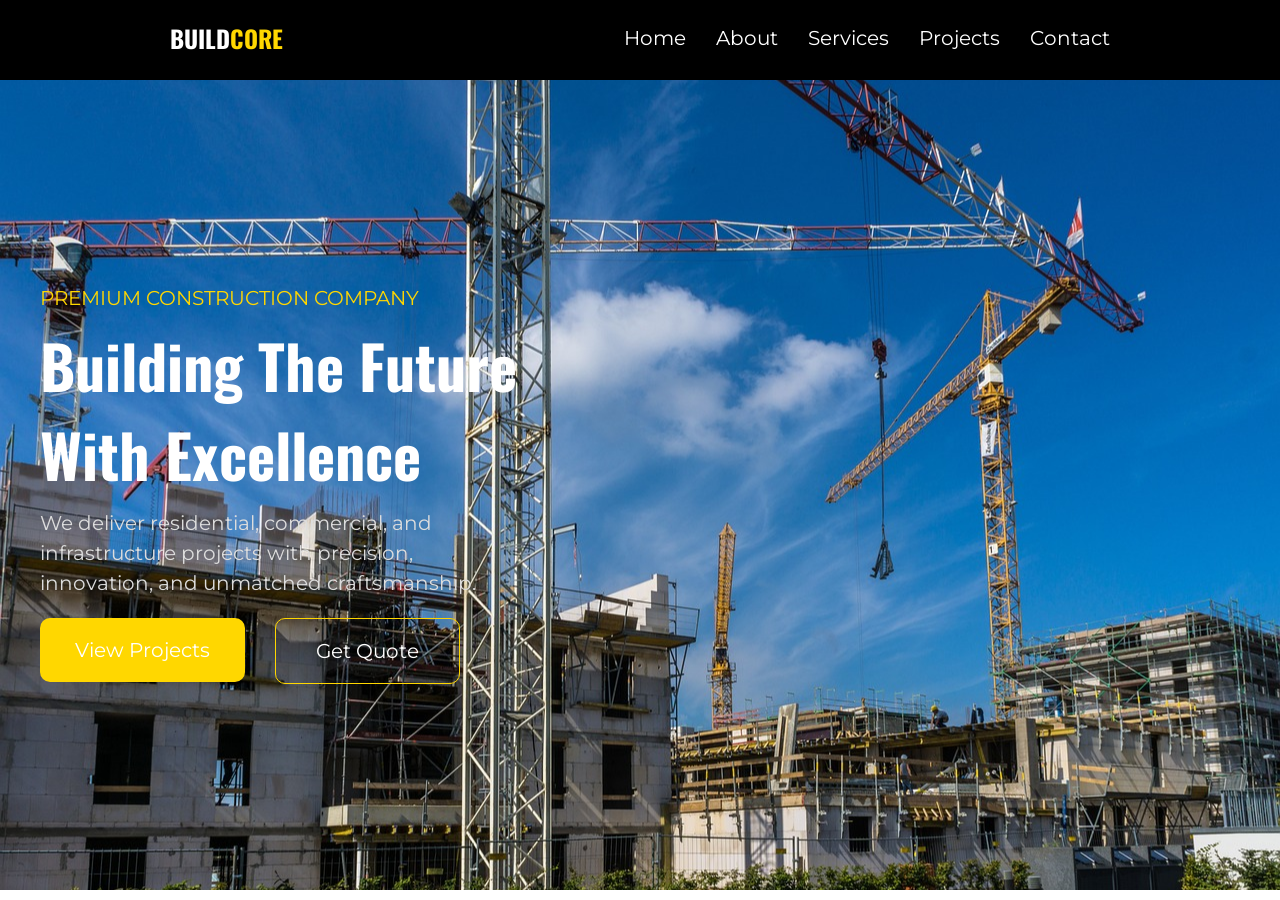
==== index.html @ 70a12886 "quote page, and 480px media query" ====
<!DOCTYPE html>
<html lang="en">
<head>
  <meta charset="UTF-8">
  <meta name="viewport" content="width=device-width, initial-scale=1.0">
  <title>Ceejarch Construction</title>
  <link rel="stylesheet" href="style.css">
  <link rel="preconnect" href="https://fonts.googleapis.com">
  <link rel="preconnect" href="https://fonts.gstatic.com" crossorigin>
  <link href="https://fonts.googleapis.com/css2?family=Inter:ital,opsz,wght@0,14..32,100..900;1,14..32,100..900&family=Plus+Jakarta+Sans:ital,wght@0,200..800;1,200..800&family=Poppins:ital,wght@0,100;0,200;0,300;0,400;0,500;0,600;0,700;0,800;0,900;1,100;1,200;1,300;1,400;1,500;1,600;1,700;1,800;1,900&family=Roboto+Slab:wght@100..900&family=Roboto:ital,wght@0,100..900;1,100..900&family=Ubuntu:ital,wght@0,300;0,400;0,500;0,700;1,300;1,400;1,500;1,700&display=swap" rel="stylesheet">

  <link rel="preconnect" href="https://fonts.googleapis.com">
  <link rel="preconnect" href="https://fonts.gstatic.com" crossorigin>
  <link href="https://fonts.googleapis.com/css2?family=Inter:ital,opsz,wght@0,14..32,100..900;1,14..32,100..900&family=Oswald:wght@200..700&family=Plus+Jakarta+Sans:ital,wght@0,200..800;1,200..800&family=Poppins:ital,wght@0,100;0,200;0,300;0,400;0,500;0,600;0,700;0,800;0,900;1,100;1,200;1,300;1,400;1,500;1,600;1,700;1,800;1,900&family=Roboto+Slab:wght@100..900&family=Roboto:ital,wght@0,100..900;1,100..900&family=Ubuntu:ital,wght@0,300;0,400;0,500;0,700;1,300;1,400;1,500;1,700&display=swap" rel="stylesheet">
  
  <link rel="preconnect" href="https://fonts.googleapis.com">
  <link rel="preconnect" href="https://fonts.gstatic.com" crossorigin>
  <link href="https://fonts.googleapis.com/css2?family=Inter:ital,opsz,wght@0,14..32,100..900;1,14..32,100..900&family=Lato:ital,wght@0,100;0,300;0,400;0,700;0,900;1,100;1,300;1,400;1,700;1,900&family=Oswald:wght@200..700&family=Plus+Jakarta+Sans:ital,wght@0,200..800;1,200..800&family=Poppins:ital,wght@0,100;0,200;0,300;0,400;0,500;0,600;0,700;0,800;0,900;1,100;1,200;1,300;1,400;1,500;1,600;1,700;1,800;1,900&family=Roboto+Slab:wght@100..900&family=Roboto:ital,wght@0,100..900;1,100..900&family=Ubuntu:ital,wght@0,300;0,400;0,500;0,700;1,300;1,400;1,500;1,700&display=swap" rel="stylesheet">
</head>
<!-- oswald -->
 <link rel="preconnect" href="https://fonts.googleapis.com">
<link rel="preconnect" href="https://fonts.gstatic.com" crossorigin>
<link href="https://fonts.googleapis.com/css2?family=Inter:ital,opsz,wght@0,14..32,100..900;1,14..32,100..900&family=Lato:ital,wght@0,100;0,300;0,400;0,700;0,900;1,100;1,300;1,400;1,700;1,900&family=Open+Sans:ital,wght@0,300..800;1,300..800&family=Oswald:wght@200..700&family=Playfair+Display:ital,wght@0,400..900;1,400..900&family=Plus+Jakarta+Sans:ital,wght@0,200..800;1,200..800&family=Poppins:ital,wght@0,100;0,200;0,300;0,400;0,500;0,600;0,700;0,800;0,900;1,100;1,200;1,300;1,400;1,500;1,600;1,700;1,800;1,900&family=Roboto+Slab:wght@100..900&family=Roboto:ital,wght@0,100..900;1,100..900&family=Ubuntu:ital,wght@0,300;0,400;0,500;0,700;1,300;1,400;1,500;1,700&display=swap" rel="stylesheet">

<!-- montserrat -->
 <link rel="preconnect" href="https://fonts.googleapis.com">
<link rel="preconnect" href="https://fonts.gstatic.com" crossorigin>
<link href="https://fonts.googleapis.com/css2?family=Inter:ital,opsz,wght@0,14..32,100..900;1,14..32,100..900&family=Lato:ital,wght@0,100;0,300;0,400;0,700;0,900;1,100;1,300;1,400;1,700;1,900&family=Montserrat:ital,wght@0,100..900;1,100..900&family=Open+Sans:ital,wght@0,300..800;1,300..800&family=Oswald:wght@200..700&family=Playfair+Display:ital,wght@0,400..900;1,400..900&family=Plus+Jakarta+Sans:ital,wght@0,200..800;1,200..800&family=Poppins:ital,wght@0,100;0,200;0,300;0,400;0,500;0,600;0,700;0,800;0,900;1,100;1,200;1,300;1,400;1,500;1,600;1,700;1,800;1,900&family=Roboto+Slab:wght@100..900&family=Roboto:ital,wght@0,100..900;1,100..900&family=Ubuntu:ital,wght@0,300;0,400;0,500;0,700;1,300;1,400;1,500;1,700&display=swap" rel="stylesheet">
<body>
  <header>
    <nav>
      <div class="logo">
        <h1>BUILD<span>CORE</span></h1>
      </div>
      <ul>
        <li><a href="#">Home</a></li>
        <li><a href="#">About</a></li>
        <li><a href="#">Services</a></li>
        <li><a href="#">Projects</a></li>
        <li><a href="#">Contact</a></li>
      </ul>

      <div class="hamburger">
        <div class="bar"></div>
        <div class="bar"></div>
        <div class="bar"></div>
        <div class="bar"></div>
      </div>
    </nav>
  </header>

  <section class="sec">
    <div class="hero">
      <p>PREMIUM CONSTRUCTION COMPANY</p>
      <h1>building the future with excellence</h1>
      <p class="hero-text">We deliver residential, commercial, and infrastructure projects with precision, innovation, and unmatched craftsmanship.</p>
      <div class="hero-button-flex">
        <div class="view">
          <button>View Projects</button>
        </div>
        <div onclick="
        window.location.href='/quote.html'
        " class="get">
          <button>Get Quote</button>
        </div>
      </div>
    </div>
  </section>
  <script src="/script.js"></script>
</body>
</html>
---- style.css ----
* {
  margin: 0;
  padding: 0;
  box-sizing: border-box;
}

header {
  background-color: black;
  padding-top: 20px;
  padding-bottom: 60px;
}

.logo h1{
  color: #fff;
  font-family: 'Oswald' , sans-serif;
}

.logo h1 span {
  color: gold;
}

nav {
  display: flex;
  justify-content: space-around;

  position: fixed;
  z-index: 1000;
  right: 0;
  left: 0;
}

ul {
  display: flex;
  gap: 30px;
  align-items: center;
}

ul li {
  list-style: none;
}

a {
  text-decoration: none;
  color: #fff;
  font-family: 'Montserrat' , sans-serif;
  font-size: 20px;
  transition: 1s ;
}

a:hover {
  border-bottom: 1px solid gold;
  transition: 1s ;
}

.hamburger {
  display: none;
  cursor: pointer;
}
.bar {
  display: block;
  width: 25px;
  height: 3px;
  margin: 5px auto;
  -webkit-transition: all 0.3s ease-in-out;
  background-color: gold;
}
/* end of header section */

/* hero section */
.sec {
  /* background-image: url('/assets/peter-lomas-construction-2530759_1280.jpg'); */
  background-image: url('/assets/nikguy-construction-site-2733678_1280\ \(1\).jpg');
  background-position: right;
  background-repeat: no-repeat;
  height: 90vh;
  width: 100%;
  display: flex;
  justify-content: start;
  align-items: center;
  text-align: start;
  position: relative;
}

.hero {
  padding: 40px;
}

.hero p {
  font-family:'Montserrat' , sans-serif;
  font-size: 20px;
  padding-bottom: 10px;
  color: gold;
}

.hero h1 {
  color: #fff;
  font-size: 60px;
  padding-bottom: 10px;
  text-transform: capitalize;
  font-family: 'Oswald' , sans-serif;
  width: 500px;
}

.hero .hero-text {
  color: #ddd;
  width: 450px;
  line-height: 30px;
}

.hero-button-flex {
  display: flex;
  gap: 30px;
  padding-top: 10px;
}

.view button{
  padding: 20px 35px;
  font-size: 20px;
  font-family: 'Montserrat' , sans-serif;
  background-color: gold;
  color: #fff;
  border: none;
  border-radius: 10px;
  transition: 1s;
}

.view button:hover {
  background: none;
  border: 1px solid gold;
  transition: 0.5s;
}

.get button {
  padding: 20px 40px;
  font-size: 20px;
  color: white;
  background: none;
  border: 1px solid gold;
  border-radius: 10px;
  font-family: 'Montserrat' , sans-serif;
}

.get button:hover {
  background-color: gold;
  border-radius: 10px;
  border: none;
}

@media (max-width: 480px) {
  .logo {
    font-size: 15px;
  }

  .sec {
    padding-top: 60px;
    height: 100%;
  }

  .hero p {
    font-size: 15px;
    line-height: 25px;
  }

  .hero h1 {
    font-size: 30px;
    width: 250px;
    line-height: 40px;
  }

  .hero .hero-text {
    width: 220px;
    font-size: 15px;
  }

  .hero-button-flex {
    flex-direction: column;
    gap: 10px;
  }

  .get button,
  .view button{
    padding: 10px 20px;
    font-size: 15px;
  }
}

@media (min-width: 480px) and (max-width: 768px) {
  .sec {
    height: 90vh;
  }

  .hero p {
    font-size: 20px;
  }

  .hero h1 {
    font-size: 35px;
  }

  .hero .hero-text {
    font-size: 16px;
  }

  .get button,
  .view button {
    font-size: 18px;
  }
}


@media (max-width: 900px) {
 .hamburger {
  display: block;
 }

 .hamburger.active .bar:nth-child(2){
  opacity: 0;
 }

 .hamburger.active .bar:nth-child(1){
  transform: translateY(8px) rotate(45deg);
 }

 .hamburger.active .bar:nth-child(3){
  transform: translateY(-8px) rotate(-45deg);
 }

 ul {
    position: fixed;
    left: -100%;
    top: 70px;
    gap: 0;
    flex-direction: column;
    background-color: #333;
    width: 100%;
    height: 100%;
    text-align: center;
    transition: 0.3s;
    z-index: 1000;
  }

  li {
    margin: 16px 0;
  }

  a {
    color: white;
  }

  ul.active {
    left: 0;
  }

}
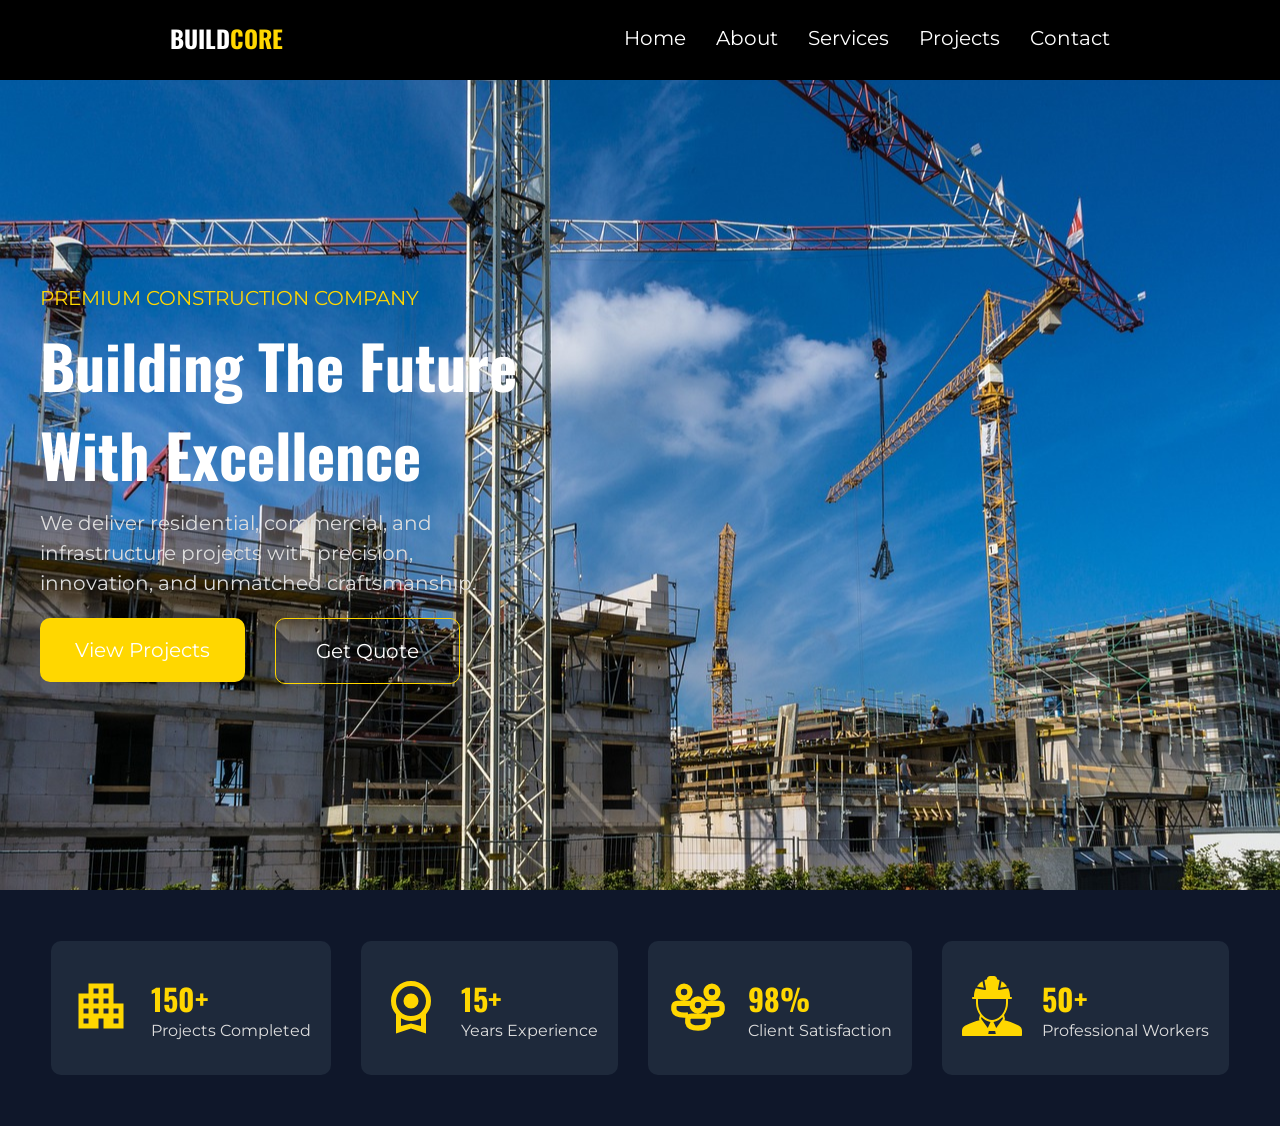
==== commit 5e771e55: "contact section and media queries" ====
--- a/index.html
+++ b/index.html
@@ -66,6 +66,104 @@
       </div>
     </div>
   </section>
+
+  <main>
+    <section class="status">
+      <div class="status-svg">
+        <div class="building-svg">
+          <span>
+            <svg xmlns="http://www.w3.org/2000/svg" height="24px" viewBox="0 -960 960 960" width="24px" fill="#e3e3e3"><path d="M120-120v-560h160v-160h400v320h160v400H520v-160h-80v160H120Zm80-80h80v-80h-80v80Zm0-160h80v-80h-80v80Zm0-160h80v-80h-80v80Zm160 160h80v-80h-80v80Zm0-160h80v-80h-80v80Zm0-160h80v-80h-80v80Zm160 320h80v-80h-80v80Zm0-160h80v-80h-80v80Zm0-160h80v-80h-80v80Zm160 480h80v-80h-80v80Zm0-160h80v-80h-80v80Z"/></svg>
+          </span>
+          <div class="building-text">
+            <h2>150+</h2>
+            <P>Projects Completed</P>
+          </div>
+        </div>
+
+        <div class="years-svg">
+          <span>
+            <svg xmlns="http://www.w3.org/2000/svg" height="24px" viewBox="0 -960 960 960" width="24px" fill="#e3e3e3"><path d="M395-475q-35-35-35-85t35-85q35-35 85-35t85 35q35 35 35 85t-35 85q-35 35-85 35t-85-35ZM240-40v-309q-38-42-59-96t-21-115q0-134 93-227t227-93q134 0 227 93t93 227q0 61-21 115t-59 96v309l-240-80-240 80Zm410-350q70-70 70-170t-70-170q-70-70-170-70t-170 70q-70 70-70 170t70 170q70 70 170 70t170-70ZM320-159l160-41 160 41v-124q-35 20-75.5 31.5T480-240q-44 0-84.5-11.5T320-283v124Zm160-62Z"/></svg>
+          </span>
+          <div class="years-text">
+            <h2>15+</h2>
+            <p>years experience</p>
+          </div>
+        </div>
+
+        <div class="client-svg">
+          <span>
+            <?xml version="1.0" encoding="UTF-8"?>
+<svg width="800px" height="800px" viewBox="0 0 28 28" version="1.1" xmlns="http://www.w3.org/2000/svg" xmlns:xlink="http://www.w3.org/1999/xlink">
+    <title>ic_fluent_people_community_28_regular</title>
+    <desc>Created with Sketch.</desc>
+    <g id="🔍-Product-Icons" stroke="gold" stroke-width="1" fill="gold" fill-rule="evenodd">
+        <g id="ic_fluent_people_community_28_regular" fill="gold" fill-rule="nonzero">
+            <path d="M17.25,18 C18.4926407,18 19.5,19.0073593 19.5,20.25 L19.5,21.7519766 L19.4921156,21.8604403 C19.1813607,23.9866441 17.2715225,25.0090369 14.0667905,25.0090369 C10.8736123,25.0090369 8.93330141,23.9983408 8.51446278,21.8965776 L8.5,21.75 L8.5,20.25 C8.5,19.0073593 9.50735931,18 10.75,18 L17.25,18 Z M17.25,19.5 L10.75,19.5 C10.3357864,19.5 10,19.8357864 10,20.25 L10,21.670373 C10.2797902,22.870787 11.550626,23.5090369 14.0667905,23.5090369 C16.582858,23.5090369 17.7966388,22.8777026 18,21.6931543 L18,20.25 C18,19.8357864 17.6642136,19.5 17.25,19.5 Z M18.2435553,11.9989081 L23.75,12 C24.9926407,12 26,13.0073593 26,14.25 L26,15.7519766 L25.9921156,15.8604403 C25.6813607,17.9866441 23.7715225,19.0090369 20.5667905,19.0090369 L20.2519278,19.0056708 L20.2519278,19.0056708 C19.9568992,18.2920884 19.4151086,17.7078172 18.7333573,17.3574924 C19.2481703,17.4584023 19.8580822,17.5090369 20.5667905,17.5090369 C23.082858,17.5090369 24.2966388,16.8777026 24.5,15.6931543 L24.5,14.25 C24.5,13.8357864 24.1642136,13.5 23.75,13.5 L18.5,13.5 C18.5,12.9736388 18.4096286,12.468385 18.2435553,11.9989081 Z M4.25,12 L9.75644465,11.9989081 C9.61805027,12.3901389 9.53222663,12.8062147 9.50746303,13.2386463 L9.5,13.5 L4.25,13.5 C3.83578644,13.5 3.5,13.8357864 3.5,14.25 L3.5,15.670373 C3.77979024,16.870787 5.05062598,17.5090369 7.5667905,17.5090369 C8.18886171,17.5090369 8.73132757,17.4704451 9.1985991,17.3944422 C8.5478391,17.7478373 8.03195873,18.3174175 7.74634871,19.0065739 L7.5667905,19.0090369 C4.37361228,19.0090369 2.43330141,17.9983408 2.01446278,15.8965776 L2,15.75 L2,14.25 C2,13.0073593 3.00735931,12 4.25,12 Z M14,10 C15.9329966,10 17.5,11.5670034 17.5,13.5 C17.5,15.4329966 15.9329966,17 14,17 C12.0670034,17 10.5,15.4329966 10.5,13.5 C10.5,11.5670034 12.0670034,10 14,10 Z M14,11.5 C12.8954305,11.5 12,12.3954305 12,13.5 C12,14.6045695 12.8954305,15.5 14,15.5 C15.1045695,15.5 16,14.6045695 16,13.5 C16,12.3954305 15.1045695,11.5 14,11.5 Z M20.5,4 C22.4329966,4 24,5.56700338 24,7.5 C24,9.43299662 22.4329966,11 20.5,11 C18.5670034,11 17,9.43299662 17,7.5 C17,5.56700338 18.5670034,4 20.5,4 Z M7.5,4 C9.43299662,4 11,5.56700338 11,7.5 C11,9.43299662 9.43299662,11 7.5,11 C5.56700338,11 4,9.43299662 4,7.5 C4,5.56700338 5.56700338,4 7.5,4 Z M20.5,5.5 C19.3954305,5.5 18.5,6.3954305 18.5,7.5 C18.5,8.6045695 19.3954305,9.5 20.5,9.5 C21.6045695,9.5 22.5,8.6045695 22.5,7.5 C22.5,6.3954305 21.6045695,5.5 20.5,5.5 Z M7.5,5.5 C6.3954305,5.5 5.5,6.3954305 5.5,7.5 C5.5,8.6045695 6.3954305,9.5 7.5,9.5 C8.6045695,9.5 9.5,8.6045695 9.5,7.5 C9.5,6.3954305 8.6045695,5.5 7.5,5.5 Z" id="🎨-Color">
+
+</path>
+        </g>
+    </g>
+</svg>
+          </span>
+          <div class="client-text">
+            <h2>98%</h2>
+            <p>client satisfaction</p>
+          </div>
+        </div>
+
+        <div class="workers-svg">
+          <span>
+            <?xml version="1.0" encoding="iso-8859-1"?>
+<svg fill="#000000" height="800px" width="800px" version="1.1" id="Layer_1" xmlns="http://www.w3.org/2000/svg" xmlns:xlink="http://www.w3.org/1999/xlink" 
+	 viewBox="0 0 503.607 503.607" xml:space="preserve">
+<g>
+	<g>
+		<g>
+			<path d="M478.67,417.993c-50.352-26.498-88.87-41.212-123.081-47.02l3.727-5.12c1.46-2.014,1.956-4.558,1.36-6.967l-7.798-31.165
+				c20.883-29.444,33.221-66.224,33.221-101.099v-33.574h8.393h16.787c4.642,0,8.393-3.76,8.393-8.393
+				c0-4.642-3.752-8.393-8.393-8.393h-8.393v-8.393c0-23.384-5.506-45.409-15.377-64.999l-75.365,14.487
+				c-0.529,0.101-1.058,0.151-1.586,0.151c-2.199,0-4.339-0.873-5.926-2.451c-1.964-1.972-2.837-4.784-2.317-7.521l13.765-72.268
+				c-7.109-3.198-14.537-5.968-22.31-8.175v-1.779C293.77,11.356,282.414,0,268.456,0h-33.297
+				c-13.967,0-25.323,11.356-25.323,25.315v1.779c-7.764,2.208-15.192,4.977-22.301,8.175l13.765,72.268
+				c0.52,2.736-0.353,5.548-2.317,7.521c-1.586,1.578-3.727,2.451-5.934,2.451c-0.529,0-1.058-0.05-1.586-0.151l-75.356-14.487
+				c-9.871,19.59-15.385,41.615-15.385,64.999v8.393h-8.393c-4.633,0-8.393,3.752-8.393,8.393c0,4.633,3.76,8.393,8.393,8.393
+				h16.787h8.393v33.574c0,34.875,12.347,71.655,33.221,101.099l-7.789,31.165c-0.604,2.409-0.101,4.952,1.36,6.967l3.727,5.12
+				c-34.212,5.808-72.729,20.522-123.081,47.02C9.56,426.085,0,441.923,0,459.323v35.89c0,4.633,3.76,8.393,8.393,8.393h201.443
+				h0.008h3.139c0.008,0,0.008-0.008,0.017-0.008l77.253-0.067c0.134,0.008,0.243,0.076,0.378,0.076h204.582
+				c4.642,0,8.393-3.76,8.393-8.393v-35.89C503.607,441.923,494.055,426.085,478.67,417.993z M134.295,226.623v-33.574h235.016
+				v33.574c0,37.796-13.371,71.059-33.146,96.004c-0.294,0.285-0.68,0.462-0.932,0.789c-2.887,3.693-5.875,7.176-8.947,10.45
+				c-0.017,0.017-0.034,0.034-0.05,0.05c-2.04,2.157-4.163,4.079-6.278,6.052c-20.514,18.499-44.88,29.344-68.155,29.344
+				c-23.267,0-47.633-10.844-68.155-29.344c-2.107-1.972-4.23-3.895-6.27-6.052c-0.017-0.017-0.034-0.034-0.05-0.05
+				c-3.072-3.273-6.068-6.757-8.956-10.45c-0.252-0.327-0.63-0.504-0.923-0.789C147.674,297.682,134.295,264.419,134.295,226.623z
+				 M160.18,359.147l3.769-15.058c0.017,0.025,0.042,0.042,0.059,0.059c20.287,22.066,46.097,37.611,75.188,41.145
+				c0.017,0,0.034,0.008,0.05,0.008l-22.78,51.242L160.18,359.147z M220.084,486.811l5.028-25.172h53.391l2.132,10.635l2.896,14.479
+				L220.084,486.811z M287.148,436.543l-22.78-51.242c0.017,0,0.034-0.008,0.05-0.008c29.092-3.534,54.902-19.078,75.188-41.145
+				c0.017-0.017,0.042-0.034,0.059-0.059l3.769,15.058L287.148,436.543z"/>
+			<path d="M331.617,43.415l-10.5,55.111l57.436-11.046C366.626,69.762,350.679,54.746,331.617,43.415z"/>
+			<path d="M171.996,43.415c-19.062,11.331-35.009,26.347-46.936,44.066l57.436,11.046L171.996,43.415z"/>
+		</g>
+	</g>
+</g>
+</svg>
+          </span>
+          <div class="workers-text">
+            <h2>50+</h2>
+            <p>professional workers</p>
+          </div>
+        </div>
+      </div>
+    </section> 
+    <!-- <section class="about">
+      <div class="about-flex">
+        <div class="about-img">
+          <img src="/assets/smiling-architects-looking-blueprint.jpg" alt="">
+        </div>
+      </div>
+    </section> -->
+  </main>
+
+
+
   <script src="/script.js"></script>
 </body>
 </html>
--- a/style.css
+++ b/style.css
@@ -144,6 +144,54 @@
   background-color: gold;
   border-radius: 10px;
   border: none;
+}
+/* status section */
+.status {
+  background-color: #0f172a;
+  padding: 4% 40px;
+}
+
+.status-svg {
+  display: flex;
+  gap: 30px;
+  justify-content: center;
+}
+
+.building-svg,
+.years-svg,
+.client-svg,
+.workers-svg {
+  display: flex;
+  gap: 20px;
+  align-items: center;
+  background-color: #1e293b;
+  padding: 35px 20px;
+  border-radius: 10px;
+}
+
+.building-text h2,
+.client-text h2,
+.workers-text h2,
+.years-text h2{
+  font-family: 'Oswald', sans-serif;
+  color: gold;
+  font-size: 30px;
+}
+
+.building-text ,
+.client-text p,
+.workers-text p,
+.years-text p {
+  font-size: 16px;
+  font-family: 'Montserrat' , sans-serif;
+  text-transform: capitalize;
+  color: #ddd;
+}
+
+.status-svg svg {
+  width: 60px;
+  height: 60px;
+  fill: gold;
 }
 
 @media (max-width: 480px) {
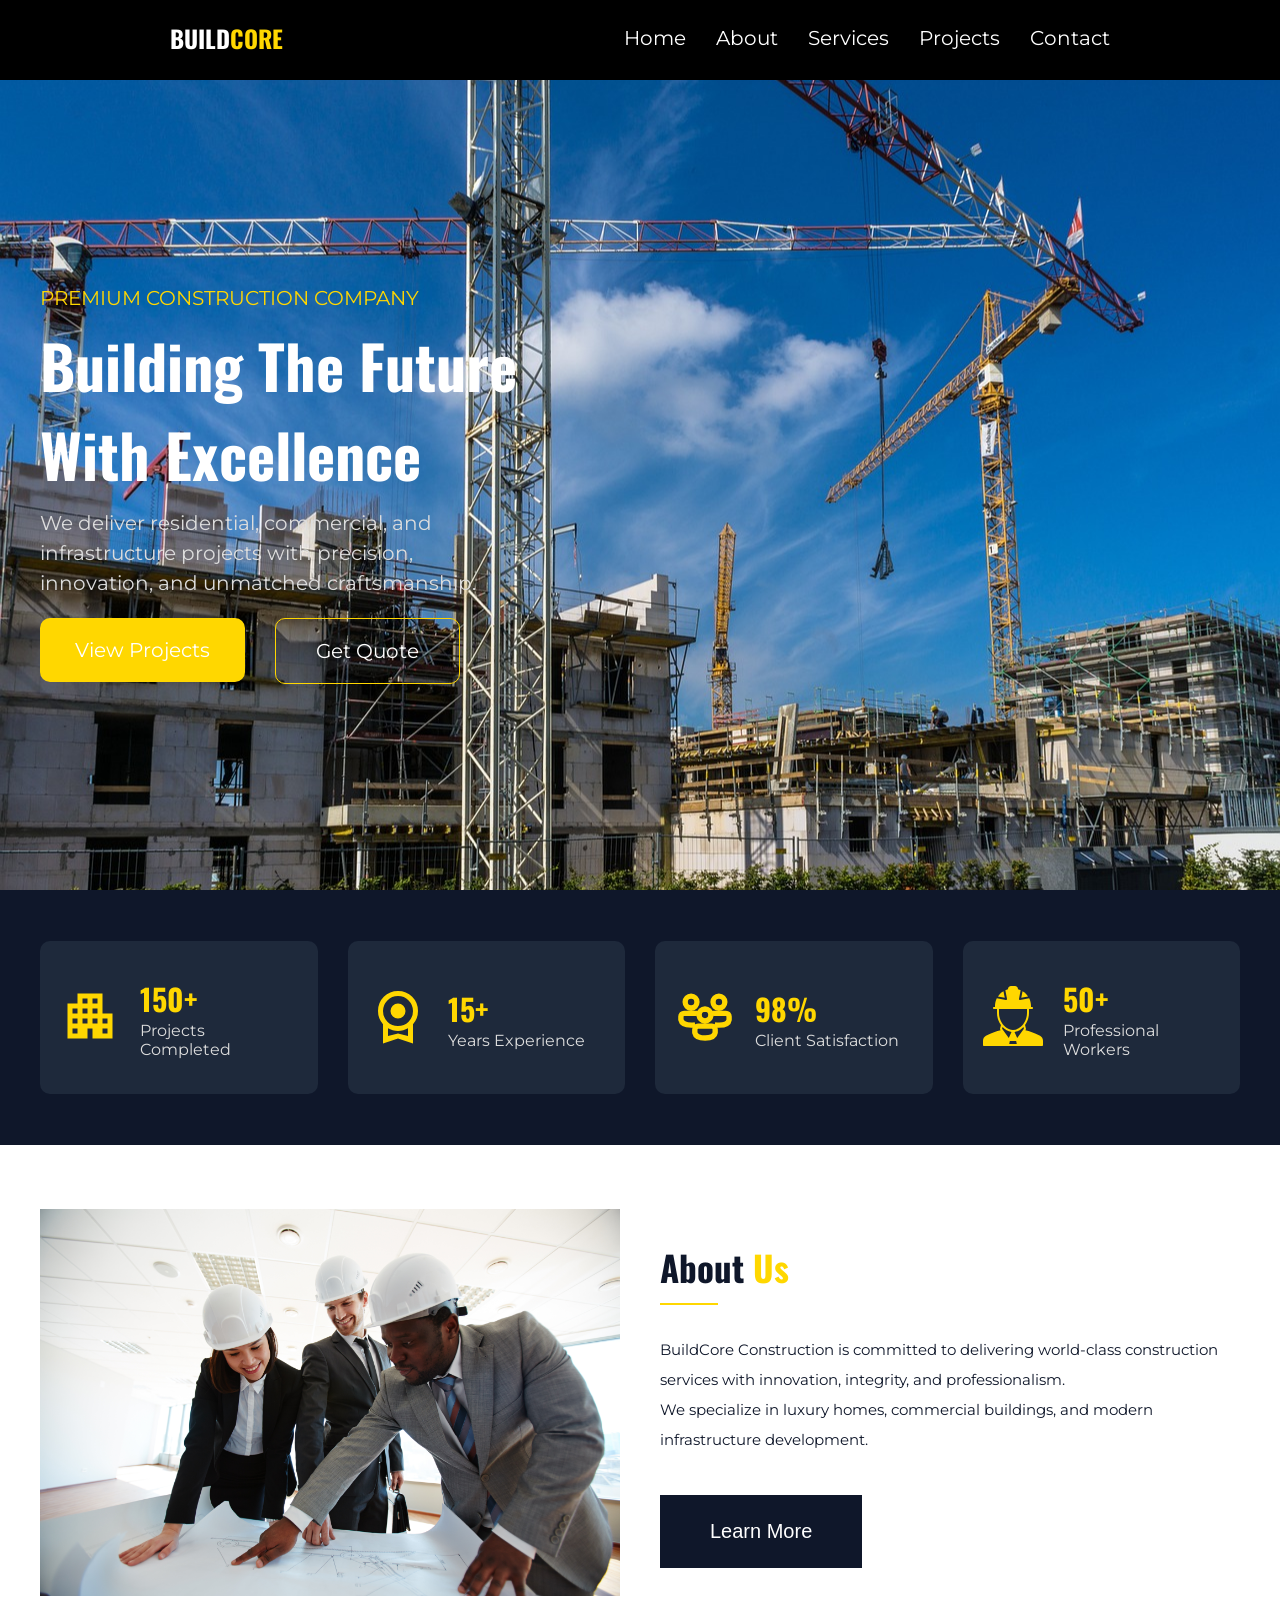
==== commit 37c0a483: "about section, and its media queries" ====
--- a/index.html
+++ b/index.html
@@ -153,13 +153,26 @@
         </div>
       </div>
     </section> 
-    <!-- <section class="about">
+
+    <section class="about">
       <div class="about-flex">
         <div class="about-img">
           <img src="/assets/smiling-architects-looking-blueprint.jpg" alt="">
         </div>
+
+        <div class="about-us">
+          <h2>about <span>us</span></h2>
+          <div class="about-line"></div>
+          <div class="about-text">
+            <p>BuildCore Construction is committed to delivering world-class construction services with innovation, integrity, and professionalism.</p>
+            <p>We specialize in luxury homes, commercial buildings, and modern infrastructure development.</p>
+          </div>
+          <div class="about-button">
+            <button>learn more</button>
+          </div>
+        </div>
       </div>
-    </section> -->
+    </section>
   </main>
 
 
--- a/style.css
+++ b/style.css
@@ -152,7 +152,8 @@
 }
 
 .status-svg {
-  display: flex;
+  display: grid;
+  grid-template-columns: repeat(auto-fit,minmax(200px, 1fr));
   gap: 30px;
   justify-content: center;
 }
@@ -194,6 +195,70 @@
   fill: gold;
 }
 
+/* about section */
+.about {
+  background-color: #fff;
+  padding: 5% 40px;
+}
+
+.about-flex {
+  display: flex;
+  gap: 40px;
+  align-items: center;
+}
+
+.about-img,
+.about-us {
+  flex: 1;
+}
+
+.about-img img{
+  width: 100%;
+  height: 100%;
+  object-fit: contain;
+}
+
+.about-us h2 {
+  text-transform: capitalize;
+  font-family: 'Oswald' , sans-serif;
+  color: #0f172a;
+  font-size: 35px;
+}
+
+.about-us h2 span {
+  color: gold;
+}
+
+.about-line {
+  background-color: gold;
+  width: 10%;
+  height: 2px;
+  margin: 10px;
+  margin-left: 0;
+}
+
+.about-text {
+  padding-top: 20px;
+  line-height: 30px;
+  font-family: 'Montserrat', sans-serif;
+  font-size: 15px;
+  color: #0f172a;
+}
+
+.about-button {
+  margin-top: 40px;
+}
+
+.about-button button {
+  padding: 25px 50px;
+  font-size: 20px;
+  text-transform: capitalize;
+  color: #fff;
+  background-color: #0f172a;
+  border: none;
+  
+}
+
 @media (max-width: 480px) {
   .logo {
     font-size: 15px;
@@ -230,6 +295,14 @@
     padding: 10px 20px;
     font-size: 15px;
   }
+
+  .about-flex {
+    flex-direction: column-reverse;
+  }
+
+  .about-line {
+    width: 25%;
+  }
 }
 
 @media (min-width: 480px) and (max-width: 768px) {
@@ -252,6 +325,20 @@
   .get button,
   .view button {
     font-size: 18px;
+  }
+
+  .about-flex {
+    flex-direction: column-reverse;
+  }
+
+  .about-line {
+    width: 15%;
+  }
+}
+
+@media(min-width: 769px) and (max-width: 1024px) {
+  .about-line {
+    width: 20%;
   }
 }
 
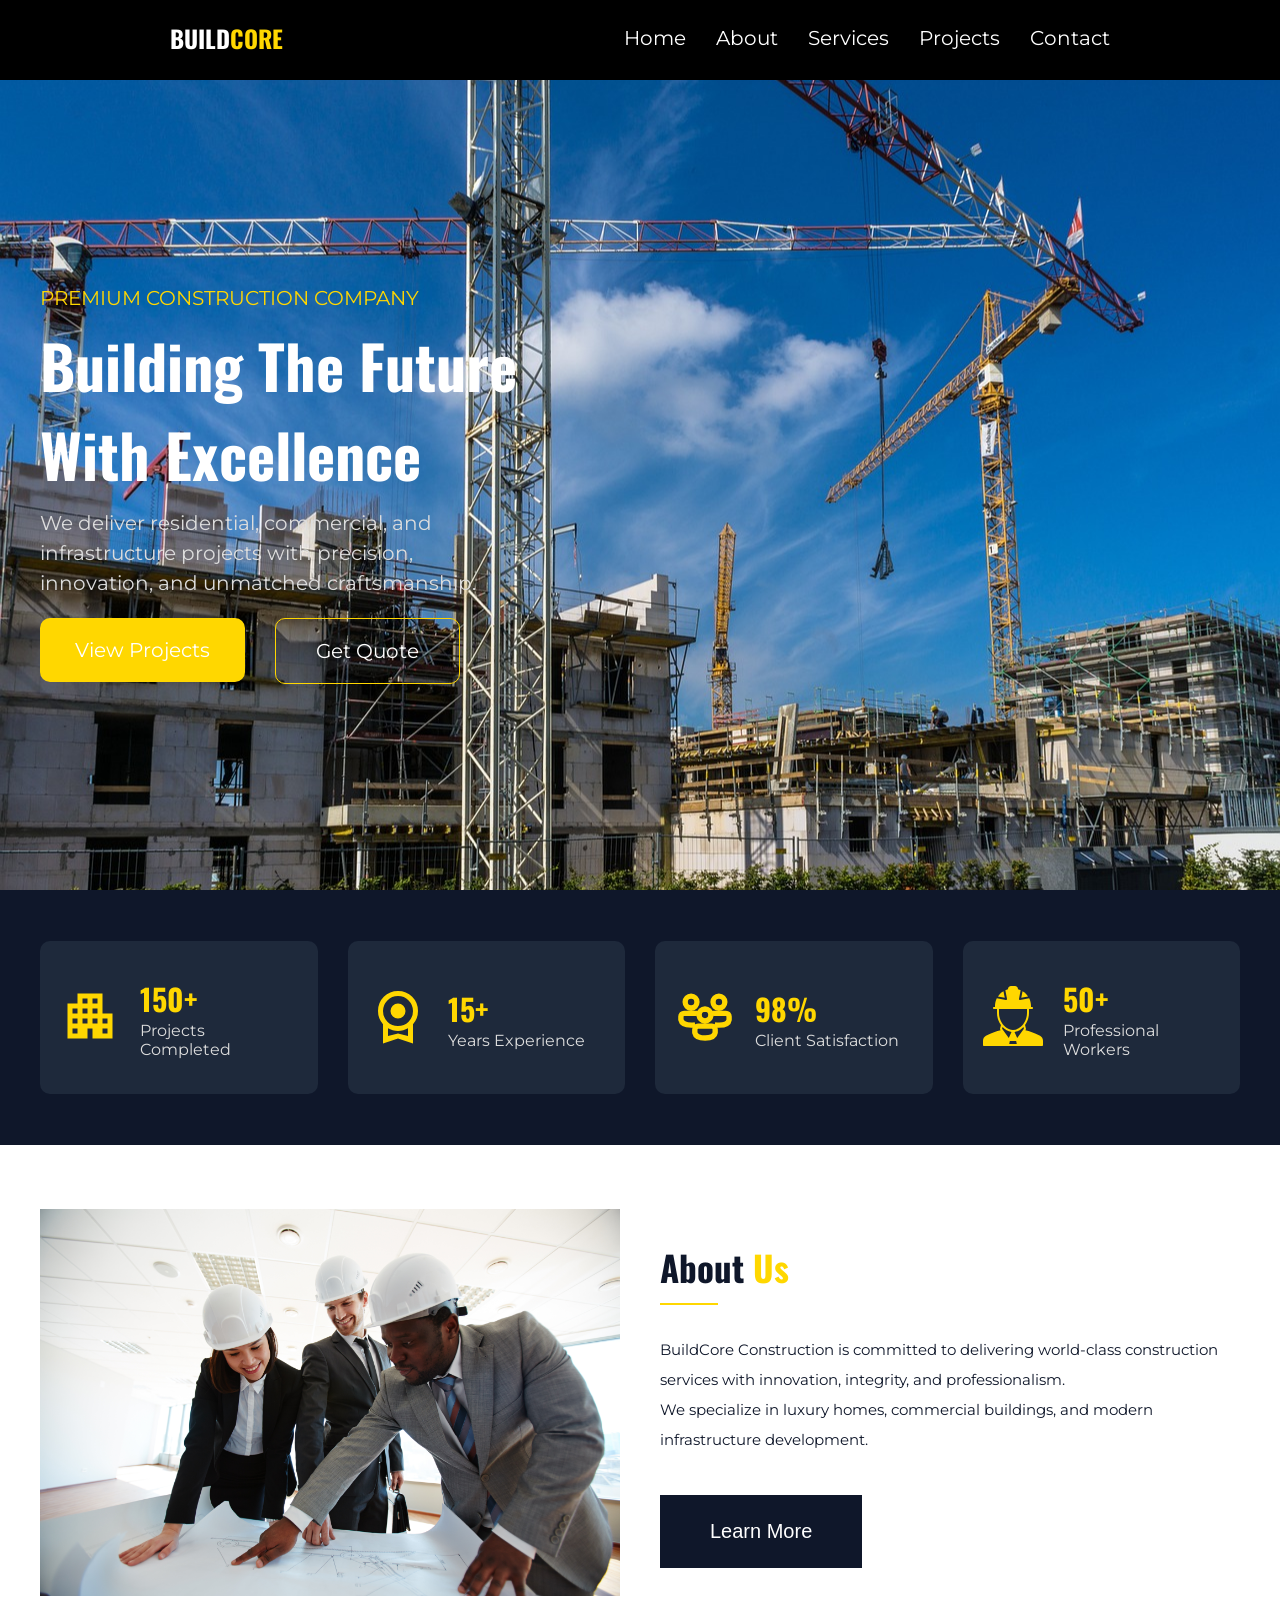
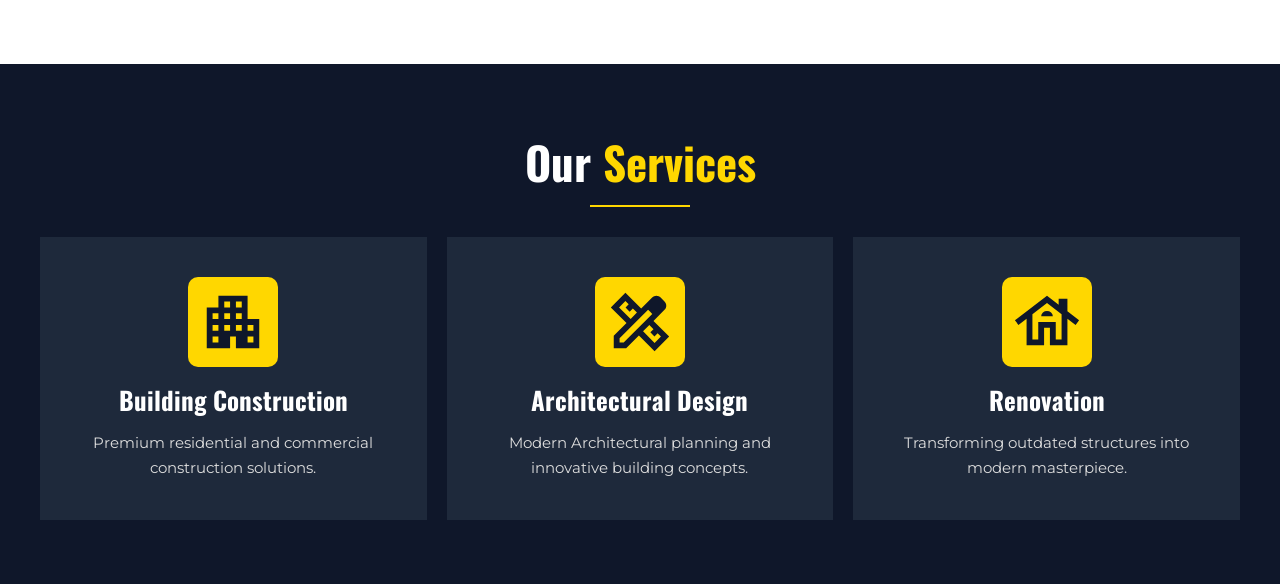
==== commit 3c2554c9: "services section" ====
--- a/index.html
+++ b/index.html
@@ -173,6 +173,44 @@
         </div>
       </div>
     </section>
+
+    <section class="our">
+      <div class="service-head">
+        <h2>our <span>services</span></h2>
+        <div class="service-line">
+          <span></span>
+        </div>
+      </div>
+      <div class="service-flex">
+        <div class="construct-svg">
+          <span>
+            <svg xmlns="http://www.w3.org/2000/svg" height="24px" viewBox="0 -960 960 960" width="24px" fill="#e3e3e3"><path d="M120-120v-560h160v-160h400v320h160v400H520v-160h-80v160H120Zm80-80h80v-80h-80v80Zm0-160h80v-80h-80v80Zm0-160h80v-80h-80v80Zm160 160h80v-80h-80v80Zm0-160h80v-80h-80v80Zm0-160h80v-80h-80v80Zm160 320h80v-80h-80v80Zm0-160h80v-80h-80v80Zm0-160h80v-80h-80v80Zm160 480h80v-80h-80v80Zm0-160h80v-80h-80v80Z"/></svg>
+          </span>
+          <div class="construct-text">
+            <h3>building construction</h3>
+            <p>Premium residential and commercial construction solutions.</p>
+          </div>
+        </div>
+        <div class="design-svg">
+          <span>
+            <svg xmlns="http://www.w3.org/2000/svg" height="24px" viewBox="0 -960 960 960" width="24px" fill="#e3e3e3"><path d="m352-522 86-87-56-57-44 44-56-56 43-44-45-45-87 87 159 158Zm328 329 87-87-45-45-44 43-56-56 43-44-57-56-86 86 158 159Zm24-567 57 57-57-57ZM290-120H120v-170l175-175L80-680l200-200 216 216 151-152q12-12 27-18t31-6q16 0 31 6t27 18l53 54q12 12 18 27t6 31q0 16-6 30.5T816-647L665-495l215 215L680-80 465-295 290-120Zm-90-80h56l392-391-57-57-391 392v56Zm420-419-29-29 57 57-28-28Z"/></svg>
+          </span>
+          <div class="design-text">
+            <h3>Architectural design</h3>
+            <p>Modern Architectural planning and innovative building concepts.</p>
+          </div>
+        </div>
+        <div class="renovate-svg">
+          <span>
+            <svg xmlns="http://www.w3.org/2000/svg" height="24px" viewBox="0 -960 960 960" width="24px" fill="#e3e3e3"><path d="M200-160v-366L88-440l-48-64 440-336 160 122v-82h120v174l160 122-48 64-112-86v366H520v-240h-80v240H200Zm80-80h80v-240h240v240h80v-347L480-739 280-587v347Zm120-319h160q0-32-24-52.5T480-632q-32 0-56 20.5T400-559Zm-40 319v-240h240v240-240H360v240Z"/></svg>
+          </span>
+          <div class="renovate-text">
+            <h3>renovation</h3>
+            <p>Transforming outdated structures into modern masterpiece.</p>
+          </div>
+        </div>
+      </div>
+    </section>
   </main>
 
 
--- a/style.css
+++ b/style.css
@@ -196,6 +196,7 @@
 }
 
 /* about section */
+
 .about {
   background-color: #fff;
   padding: 5% 40px;
@@ -258,6 +259,82 @@
   border: none;
   
 }
+
+/* services section */
+.our {
+  background-color: #0f172a;
+  padding: 5% 40px;
+}
+
+.service-head {
+  text-align: center;
+  font-family: 'Oswald' , sans-serif;
+  text-transform: capitalize;
+  font-size: 30px;
+  color: #fff;
+}
+
+.service-head h2 span {
+  color: gold;
+}
+
+.service-line {
+  display: flex;
+  padding: 10px 550px;
+}
+
+.service-line span {
+  width: 100%;
+  height: 2px;
+  background-color: gold;
+}
+
+.service-flex {
+  display: grid;
+  grid-template-columns: repeat(auto-fit,minmax(200px, 1fr));
+  gap: 20px;
+  text-align: center;
+  padding-top: 20px;
+}
+
+.service-flex svg {
+  width: 90px;
+  height: 90px;
+  fill: #0f172a;
+  background-color: gold;
+  padding: 10px;
+  border-radius: 10px;
+}
+
+.construct-svg,
+.design-svg,
+.renovate-svg {
+  background-color: #1e293b;
+  padding: 40px 30px;
+}
+
+.construct-text h3,
+.design-text h3,
+.renovate-text h3 {
+  font-size: 25px;
+  text-transform: capitalize;
+  font-family: 'Oswald' , sans-serif;
+  color: #fff;
+  padding-top: 10px ;
+}
+
+.construct-text p,
+.design-text p,
+.renovate-text p {
+  font-size: 15px;
+  font-family: 'Montserrat' , sans-serif;
+  color: #ddd;
+  line-height: 25px;
+  padding-top: 12px;
+}
+
+
+
 
 @media (max-width: 480px) {
   .logo {
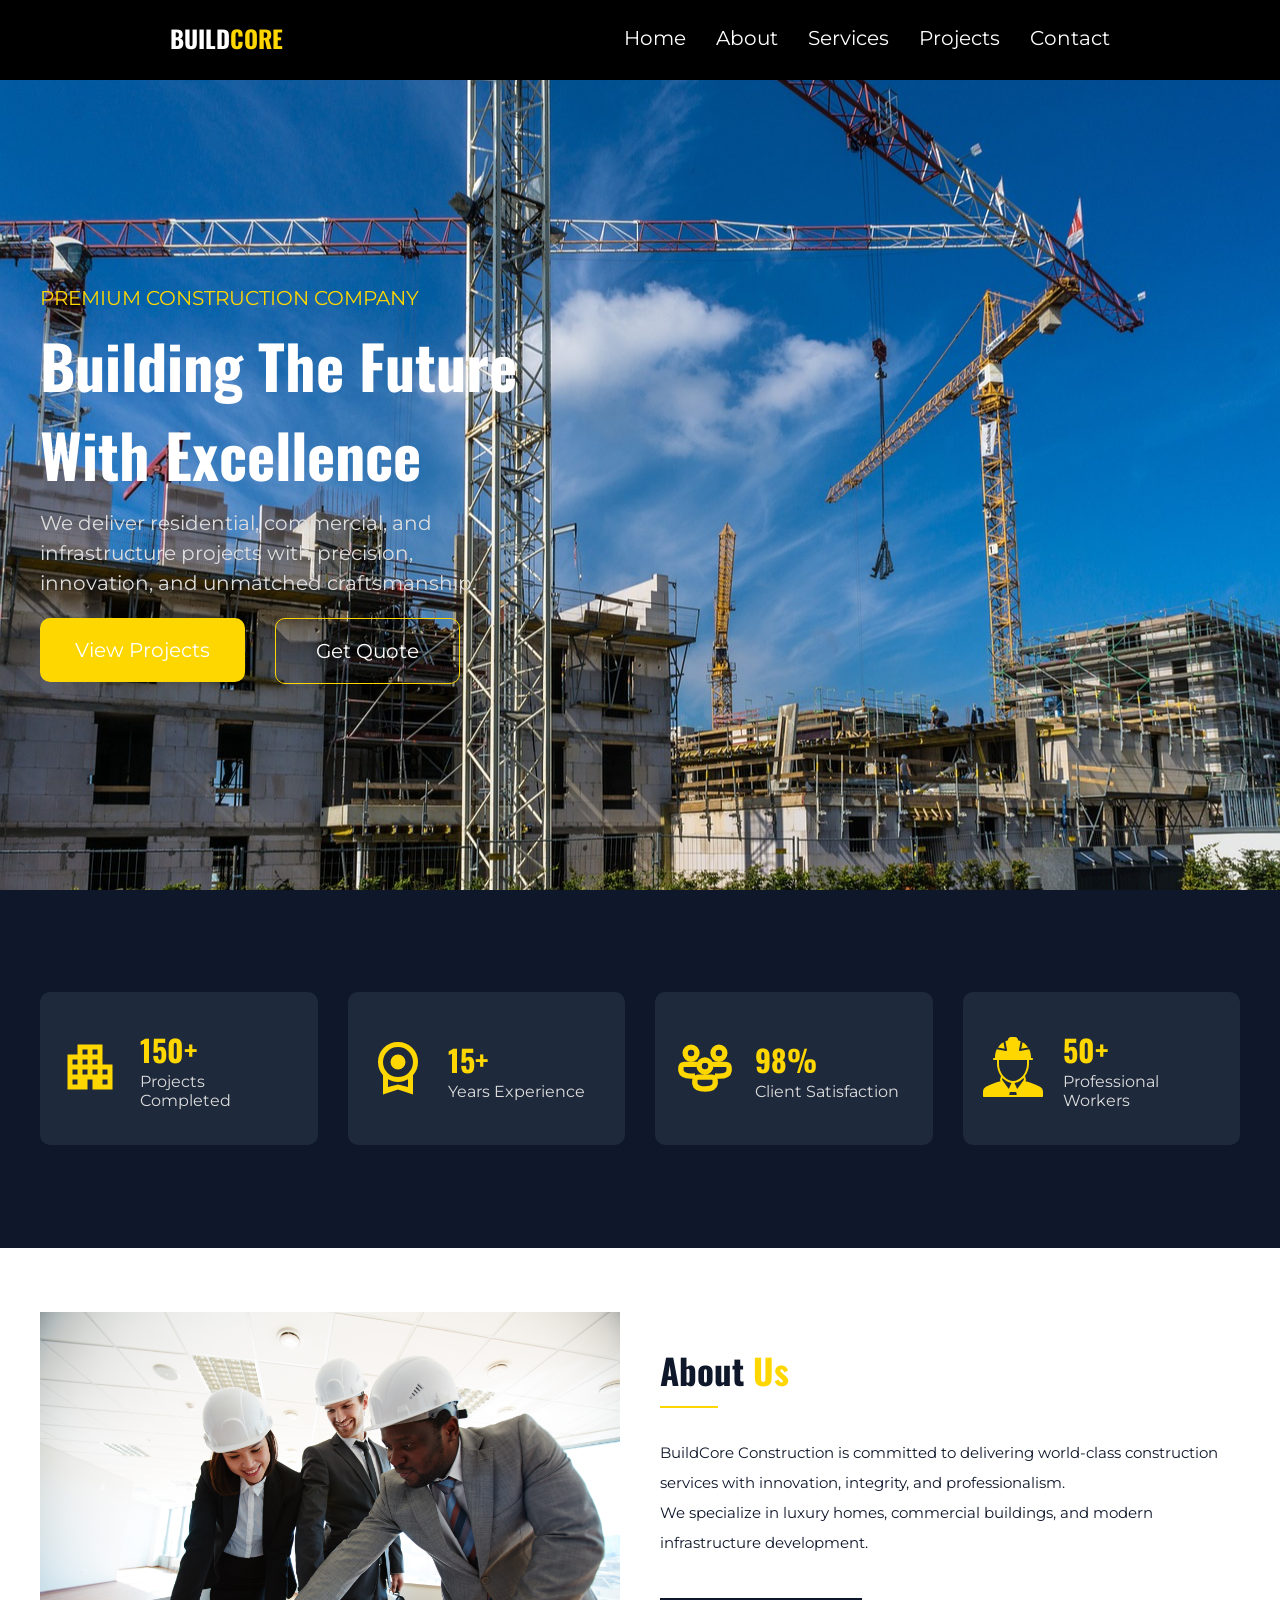
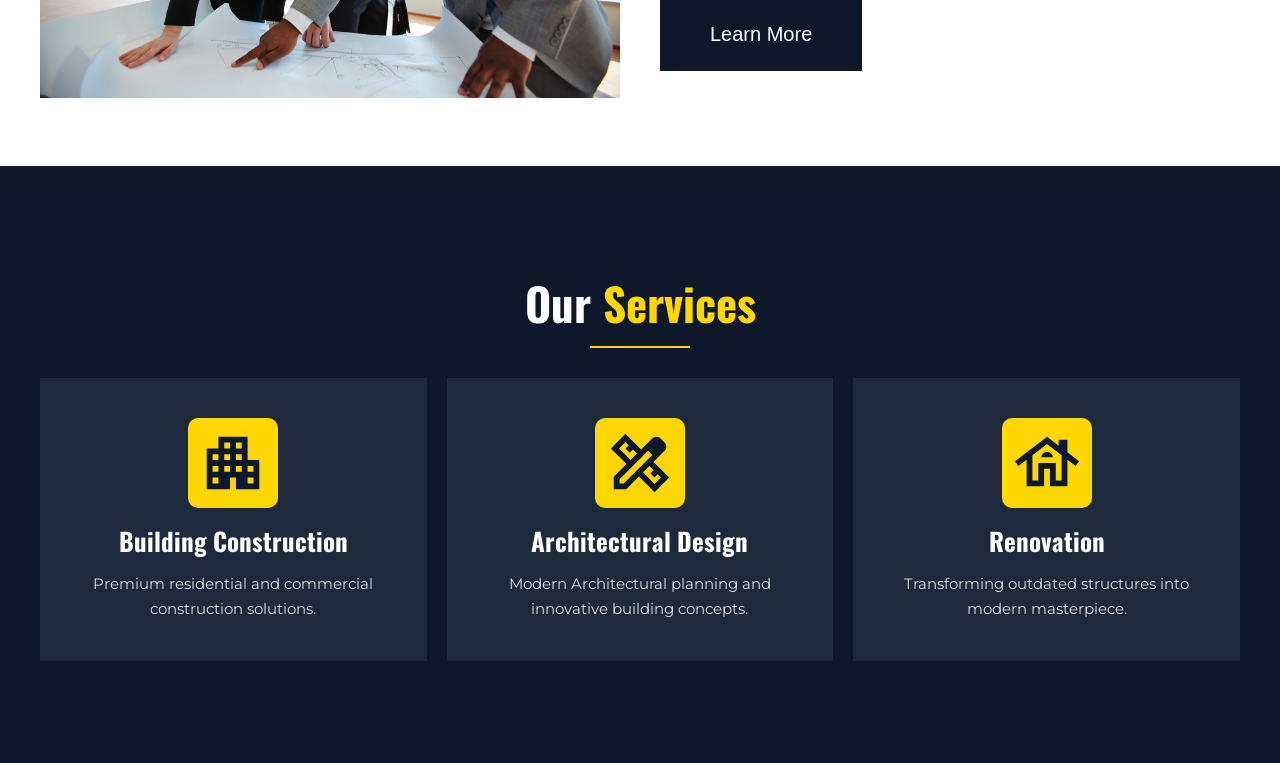
==== commit 4eebf377: "adjustment on service-line" ====
--- a/index.html
+++ b/index.html
@@ -172,7 +172,7 @@
           </div>
         </div>
       </div>
-    </section>
+    </section> 
 
     <section class="our">
       <div class="service-head">
--- a/style.css
+++ b/style.css
@@ -148,7 +148,7 @@
 /* status section */
 .status {
   background-color: #0f172a;
-  padding: 4% 40px;
+  padding: 8% 40px;
 }
 
 .status-svg {
@@ -216,7 +216,7 @@
 .about-img img{
   width: 100%;
   height: 100%;
-  object-fit: contain;
+  object-fit: cover;
 }
 
 .about-us h2 {
@@ -263,7 +263,7 @@
 /* services section */
 .our {
   background-color: #0f172a;
-  padding: 5% 40px;
+  padding: 8% 40px;
 }
 
 .service-head {
@@ -373,12 +373,34 @@
     font-size: 15px;
   }
 
+  .building-svg,
+  .years-svg,
+  .client-svg,
+  .workers-svg {
+    padding: 20px 60px;
+  }
+
+  .building-svg svg,
+  .years-svg svg,
+  .client-svg svg,
+  .workers-svg svg {
+    text-align: center;
+  }
+
   .about-flex {
-    flex-direction: column-reverse;
+    flex-direction: column;
   }
 
   .about-line {
     width: 25%;
+  }
+
+  .about-text p{
+    width: 350px;
+  }
+
+  .service-line {
+    padding: 10px 70px;
   }
 }
 
@@ -411,11 +433,19 @@
   .about-line {
     width: 15%;
   }
+
+  .service-line {
+    padding: 10px 100px;
+  }
 }
 
 @media(min-width: 769px) and (max-width: 1024px) {
   .about-line {
     width: 20%;
+  }
+
+   .service-line {
+    padding: 10px 200px;
   }
 }
 
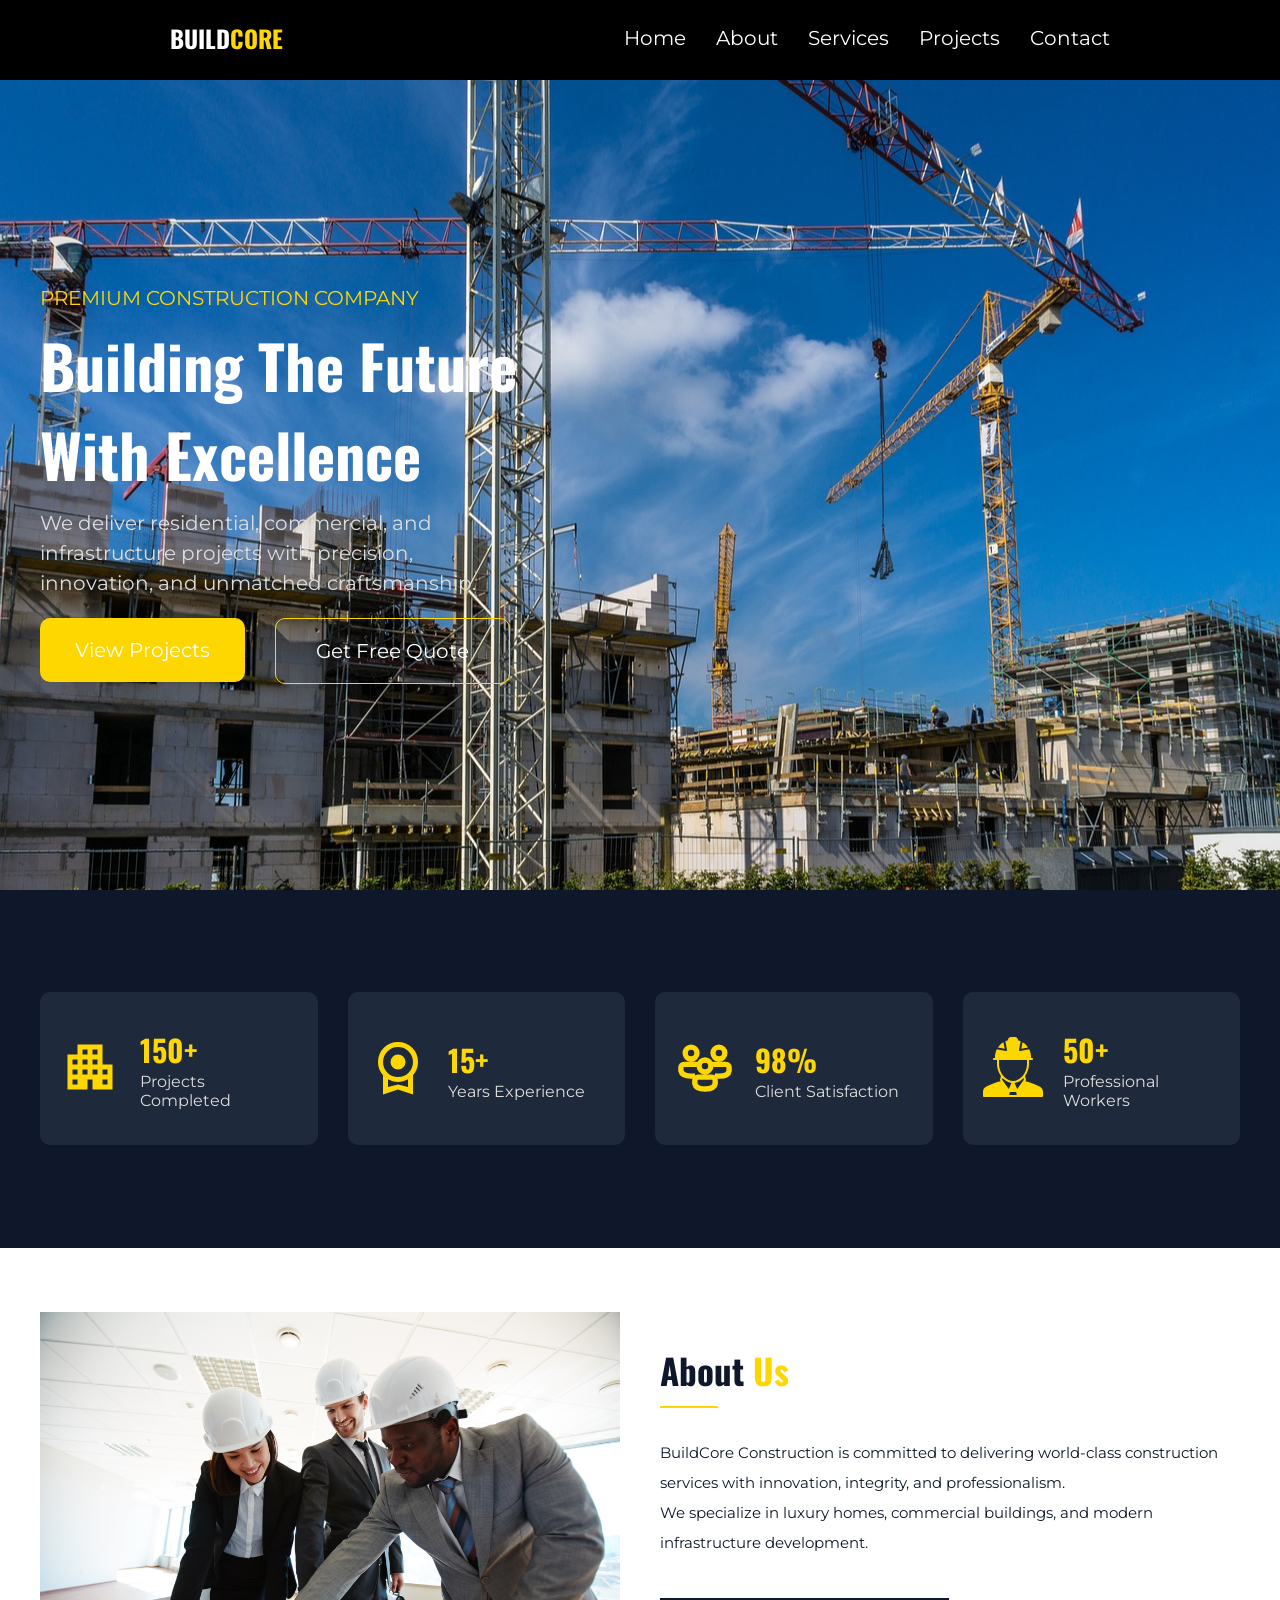
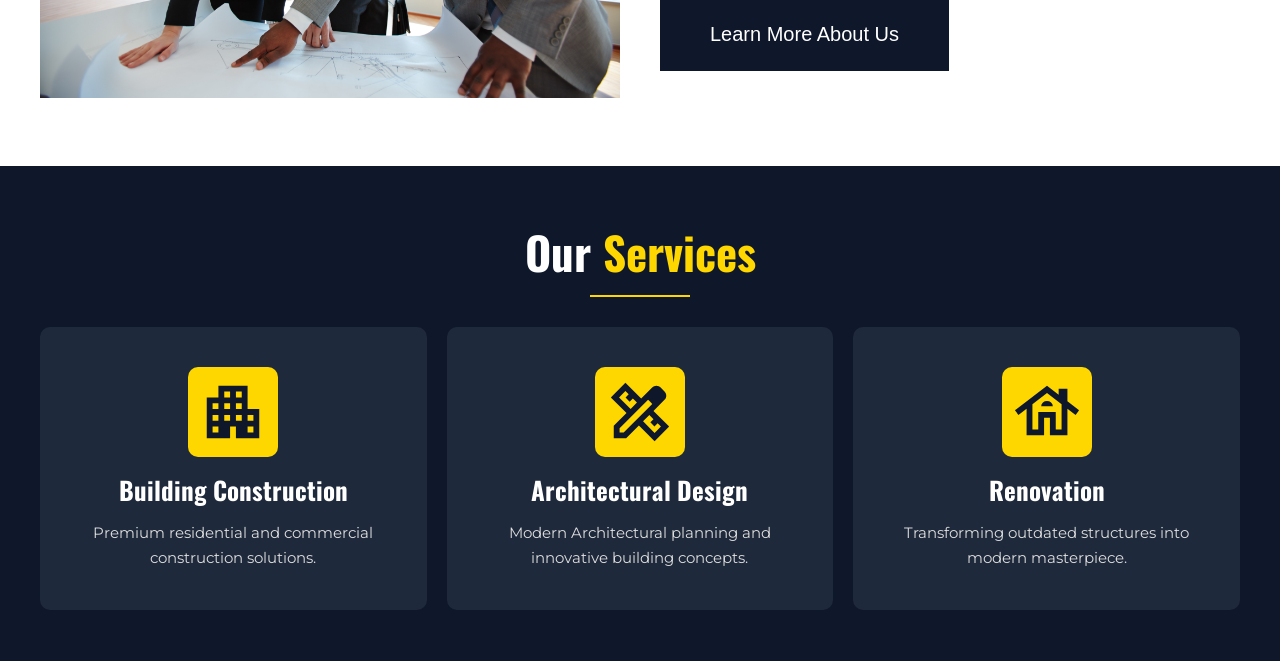
==== commit 82ede7e6: "work" ====
--- a/index.html
+++ b/index.html
@@ -37,7 +37,9 @@
         <li><a href="#">About</a></li>
         <li><a href="#">Services</a></li>
         <li><a href="#">Projects</a></li>
-        <li><a href="#">Contact</a></li>
+        <li><a href="#" onclick="
+        window.location.href='/contact.html'
+        ">Contact</a></li>
       </ul>
 
       <div class="hamburger">
@@ -61,7 +63,7 @@
         <div onclick="
         window.location.href='/quote.html'
         " class="get">
-          <button>Get Quote</button>
+          <button>Get Free Quote</button>
         </div>
       </div>
     </div>
@@ -168,7 +170,7 @@
             <p>We specialize in luxury homes, commercial buildings, and modern infrastructure development.</p>
           </div>
           <div class="about-button">
-            <button>learn more</button>
+            <button>learn more about us</button>
           </div>
         </div>
       </div>
@@ -211,6 +213,28 @@
         </div>
       </div>
     </section>
+
+    <!-- <section class="projects">
+      <div class="project-head">
+        <h2>featured <span>projects</span></h2>
+        <div class="projects-line"></div>
+      </div>
+      <div class="projects-flex">
+        <div class="duplex-img">
+          <img src="/assets/artisticoperations-house-2732355.jpg" alt="" loading="lazy">
+          <div class="img-text">
+            <h1>Luxury Duplex Projects</h1>
+          </div>
+        </div>
+
+        <div class="office-img">
+
+        </div>
+
+        <div class="estate-img"></div>
+      </div>
+    </section> -->
+
   </main>
 
 
--- a/style.css
+++ b/style.css
@@ -263,7 +263,7 @@
 /* services section */
 .our {
   background-color: #0f172a;
-  padding: 8% 40px;
+  padding: 4% 40px;
 }
 
 .service-head {
@@ -310,6 +310,7 @@
 .design-svg,
 .renovate-svg {
   background-color: #1e293b;
+  border-radius: 10px;
   padding: 40px 30px;
 }
 
@@ -336,6 +337,11 @@
 
 
 
+
+
+
+
+
 @media (max-width: 480px) {
   .logo {
     font-size: 15px;
@@ -393,10 +399,6 @@
 
   .about-line {
     width: 25%;
-  }
-
-  .about-text p{
-    width: 350px;
   }
 
   .service-line {
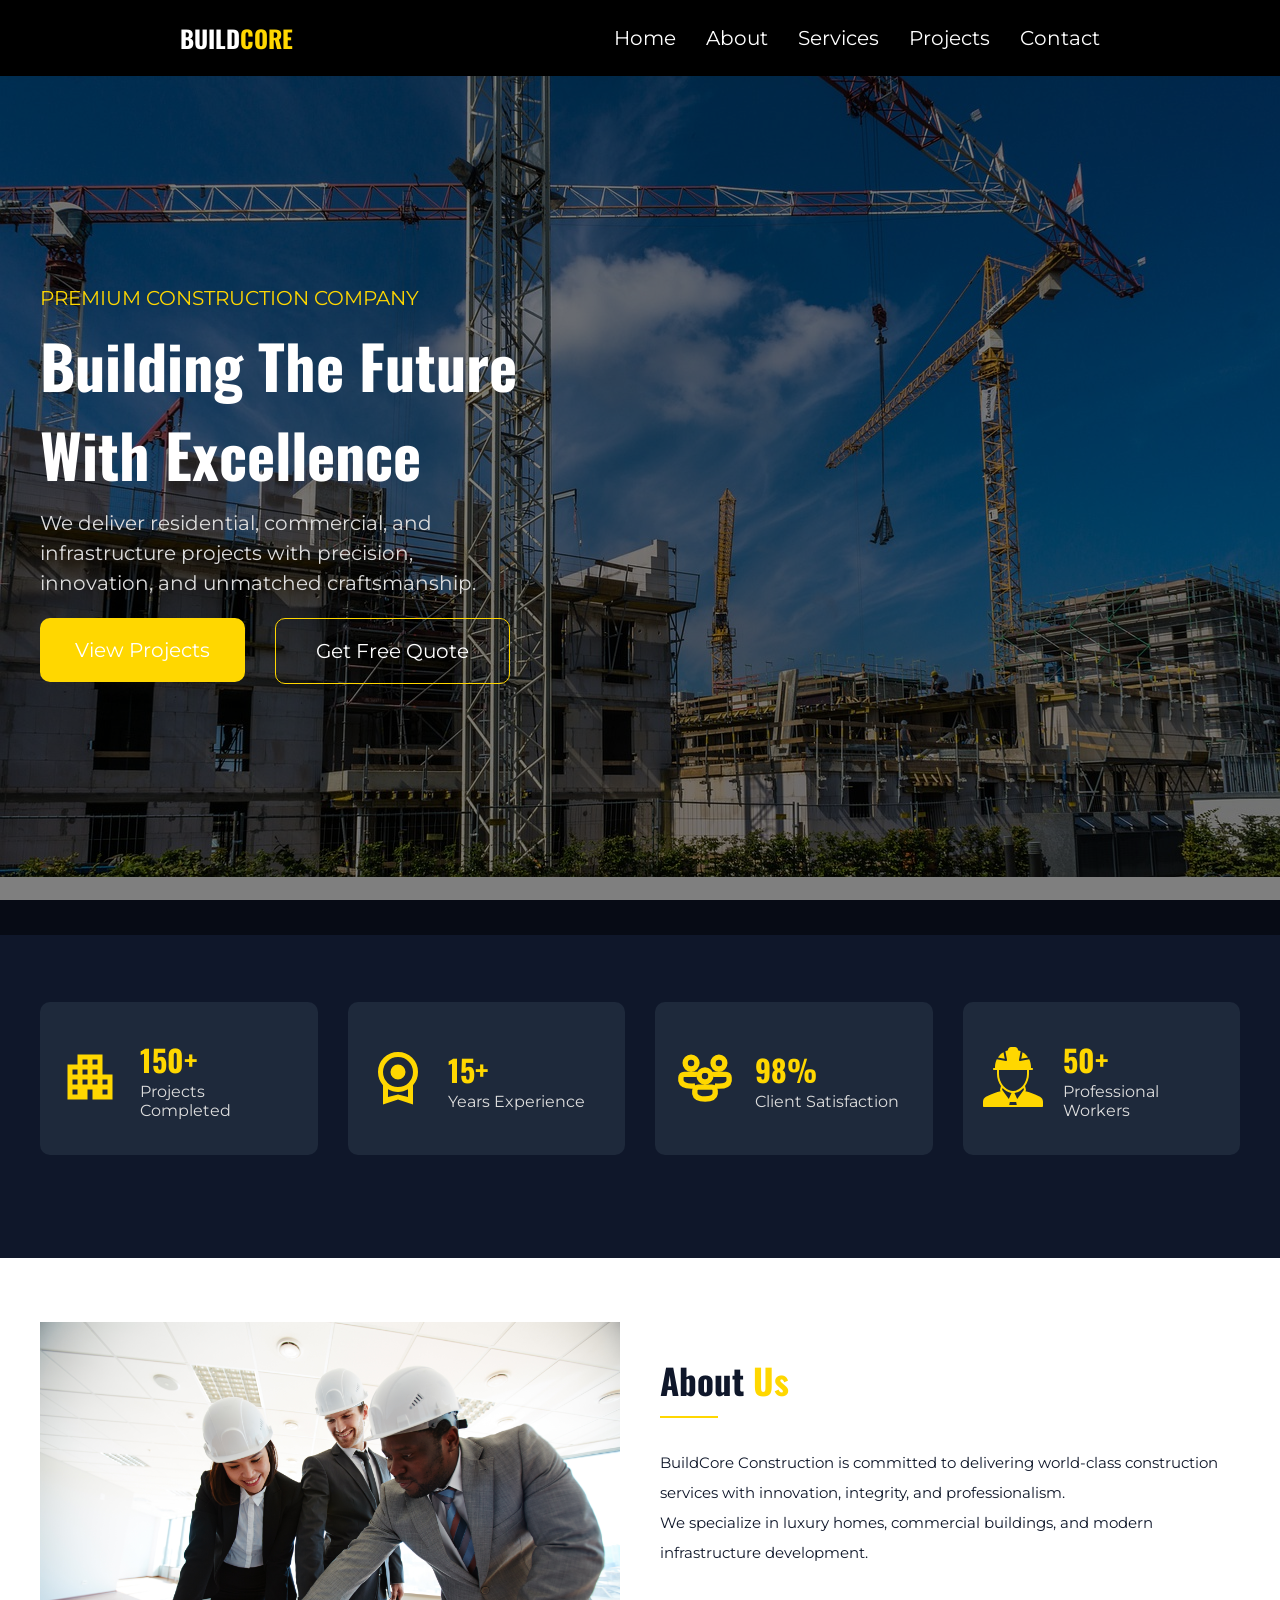
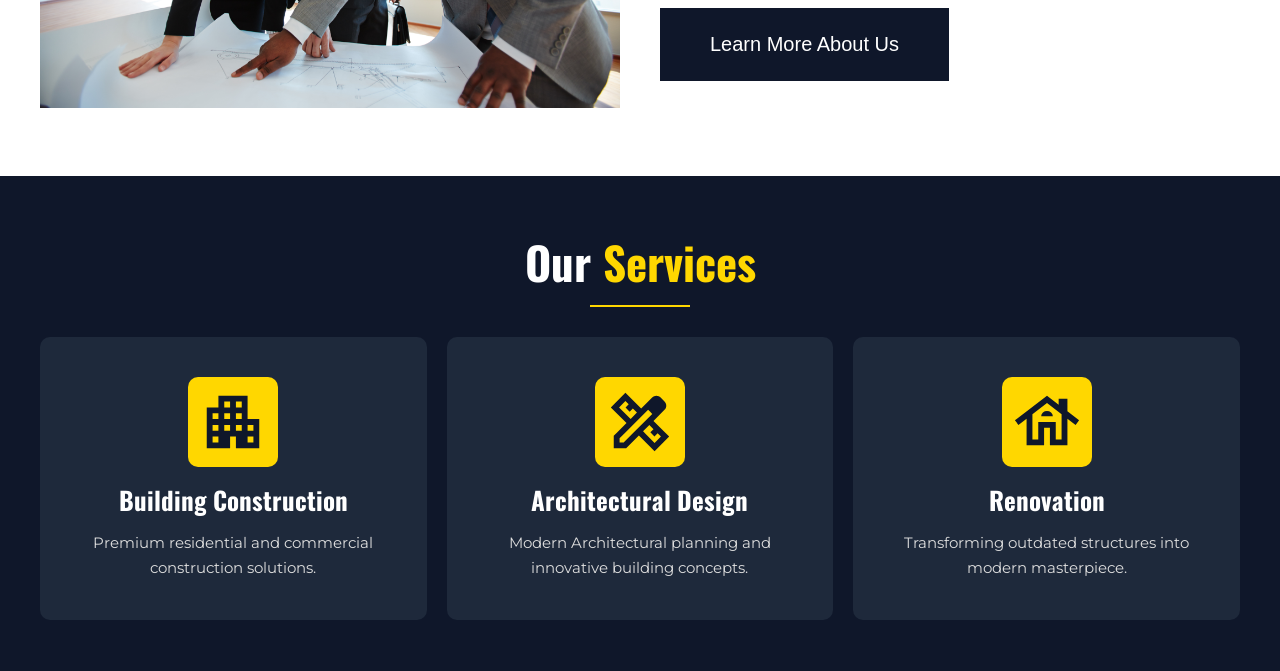
==== commit 347e85c7: "backdrop" ====
--- a/index.html
+++ b/index.html
@@ -61,12 +61,13 @@
           <button>View Projects</button>
         </div>
         <div onclick="
-        window.location.href='/quote.html'
+        window.location.href='/html/quote.html'
         " class="get">
           <button>Get Free Quote</button>
         </div>
       </div>
     </div>
+    <div class="backdrop"></div>
   </section>
 
   <main>
@@ -170,7 +171,9 @@
             <p>We specialize in luxury homes, commercial buildings, and modern infrastructure development.</p>
           </div>
           <div class="about-button">
-            <button>learn more about us</button>
+            <button onclick="
+              window.location.href='/html/learn.html'
+              ">learn more about us</button>
           </div>
         </div>
       </div>
--- a/style.css
+++ b/style.css
@@ -6,8 +6,11 @@
 
 header {
   background-color: black;
-  padding-top: 20px;
-  padding-bottom: 60px;
+  /* padding: 20px; */
+  position: fixed;
+  left: 0;
+  right: 0;
+  z-index: 1000;
 }
 
 .logo h1{
@@ -22,11 +25,7 @@
 nav {
   display: flex;
   justify-content: space-around;
-
-  position: fixed;
-  z-index: 1000;
-  right: 0;
-  left: 0;
+  padding: 20px;
 }
 
 ul {
@@ -68,21 +67,29 @@
 
 /* hero section */
 .sec {
-  /* background-image: url('/assets/peter-lomas-construction-2530759_1280.jpg'); */
   background-image: url('/assets/nikguy-construction-site-2733678_1280\ \(1\).jpg');
   background-position: right;
   background-repeat: no-repeat;
-  height: 90vh;
+  height: 100vh;
   width: 100%;
   display: flex;
   justify-content: start;
   align-items: center;
   text-align: start;
+  padding-top: 70px;
   position: relative;
 }
 
 .hero {
   padding: 40px;
+  z-index: 1000;
+}
+
+.backdrop {
+  width: 100%;
+  height: 100%;
+  background-color: rgba(0, 0, 0, 0.5);
+  position: absolute;
 }
 
 .hero p {
